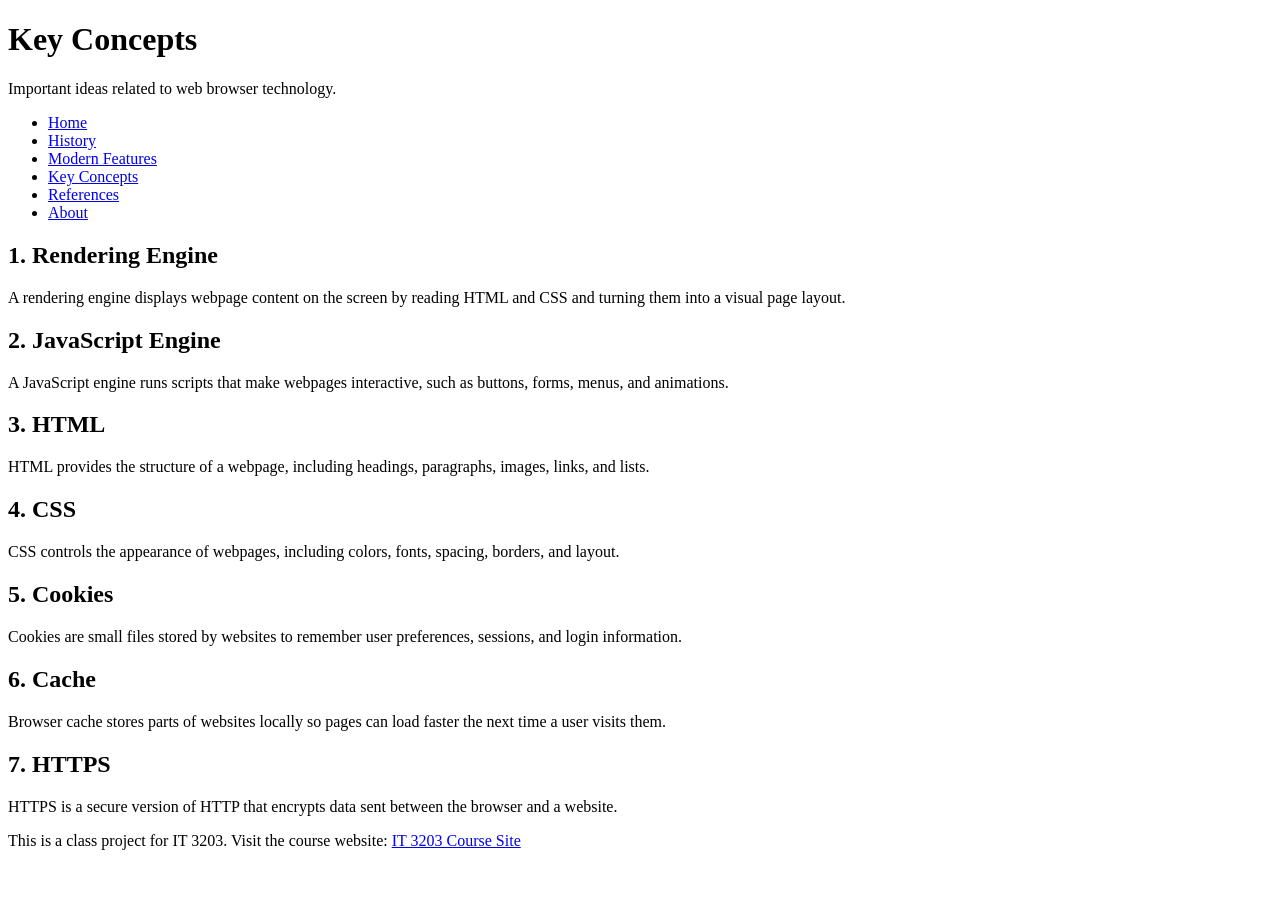
==== concepts.html @ d2a98160 "Add files via upload" ====
<!DOCTYPE html>
<html lang="en">
<head>
  <meta charset="UTF-8">
  <meta name="viewport" content="width=device-width, initial-scale=1.0">
  <title>Web Browser Technology - Key Concepts</title>
  <link rel="stylesheet" href="style.css">
</head>
<body>
  <header>
    <h1>Key Concepts</h1>
    <p class="tagline">Important ideas related to web browser technology.</p>

    <nav>
      <ul class="menu">
        <li><a href="index.html">Home</a></li>
        <li><a href="history.html">History</a></li>
        <li><a href="features.html">Modern Features</a></li>
        <li><a href="concepts.html">Key Concepts</a></li>
        <li><a href="references.html">References</a></li>
        <li><a href="about.html">About</a></li>
      </ul>
    </nav>
  </header>

  <main class="container">
    <section class="concept-grid">
      <article class="card">
        <h2>1. Rendering Engine</h2>
        <p>
          A rendering engine displays webpage content on the screen by reading HTML
          and CSS and turning them into a visual page layout.
        </p>
      </article>

      <article class="card">
        <h2>2. JavaScript Engine</h2>
        <p>
          A JavaScript engine runs scripts that make webpages interactive, such as
          buttons, forms, menus, and animations.
        </p>
      </article>

      <article class="card">
        <h2>3. HTML</h2>
        <p>
          HTML provides the structure of a webpage, including headings, paragraphs,
          images, links, and lists.
        </p>
      </article>

      <article class="card">
        <h2>4. CSS</h2>
        <p>
          CSS controls the appearance of webpages, including colors, fonts, spacing,
          borders, and layout.
        </p>
      </article>

      <article class="card">
        <h2>5. Cookies</h2>
        <p>
          Cookies are small files stored by websites to remember user preferences,
          sessions, and login information.
        </p>
      </article>

      <article class="card">
        <h2>6. Cache</h2>
        <p>
          Browser cache stores parts of websites locally so pages can load faster
          the next time a user visits them.
        </p>
      </article>

      <article class="card">
        <h2>7. HTTPS</h2>
        <p>
          HTTPS is a secure version of HTTP that encrypts data sent between the
          browser and a website.
        </p>
      </article>
    </section>
  </main>

  <footer>
    <p>This is a class project for IT 3203. Visit the course website:
      <a href="https://ksuweb.github.io/IT3203/" target="_blank">IT 3203 Course Site</a>
    </p>
  </footer>
</body>
</html>
---- style.css ----
<!DOCTYPE html>
<html lang="en">
<head>
  <meta charset="UTF-8">
  <meta name="viewport" content="width=device-width, initial-scale=1.0">
  <title>Web Browser Technology - Home</title>
  <link rel="stylesheet" href="style.css">
</head>
<body>
  <header>
    <h1>Web Browser Technology</h1>
    <p class="tagline">A class project website about the role, history, and future of web browsers.</p>

    <nav>
      <ul class="menu">
        <li><a href="index.html">Home</a></li>
        <li><a href="history.html">History</a></li>
        <li><a href="features.html">Modern Features</a></li>
        <li><a href="concepts.html">Key Concepts</a></li>
        <li><a href="references.html">References</a></li>
        <li><a href="about.html">About</a></li>
      </ul>
    </nav>
  </header>

  <main class="container">
    <section class="card">
      <h2>Introduction</h2>
      <p>
        Web browsers are one of the most important technologies on the internet.
        They allow users to access websites, interact with online services, and
        experience the World Wide Web.
      </p>
    </section>

    <section class="hero-grid">
      <div class="card">
        <h2>Key Terms</h2>
        <ul>
          <li>Browser engine</li>
          <li>Rendering</li>
          <li>JavaScript</li>
          <li>HTML5</li>
          <li>CSS</li>
        </ul>
      </div>

      <div class="card">
        <h2>Project Image</h2>
        <img src="images/browser.jpg" alt="Logos of popular web browsers">
      </div>
    </section>

    <section class="card">
      <h2>Table of Contents</h2>
      <ol>
        <li><a href="history.html">History of Web Browsers</a></li>
        <li><a href="features.html">Modern Browser Features</a></li>
        <li><a href="concepts.html">Key Concepts</a></li>
        <li><a href="references.html">References and Learning Resources</a></li>
        <li><a href="about.html">About Me and This Project</a></li>
      </ol>
    </section>
  </main>

  <footer>
    <p>This is a class project for IT 3203. Visit the course website:
      <a href="https://ksuweb.github.io/IT3203/" target="_blank">IT 3203 Course Site</a>
    </p>
  </footer>
</body>
</html>
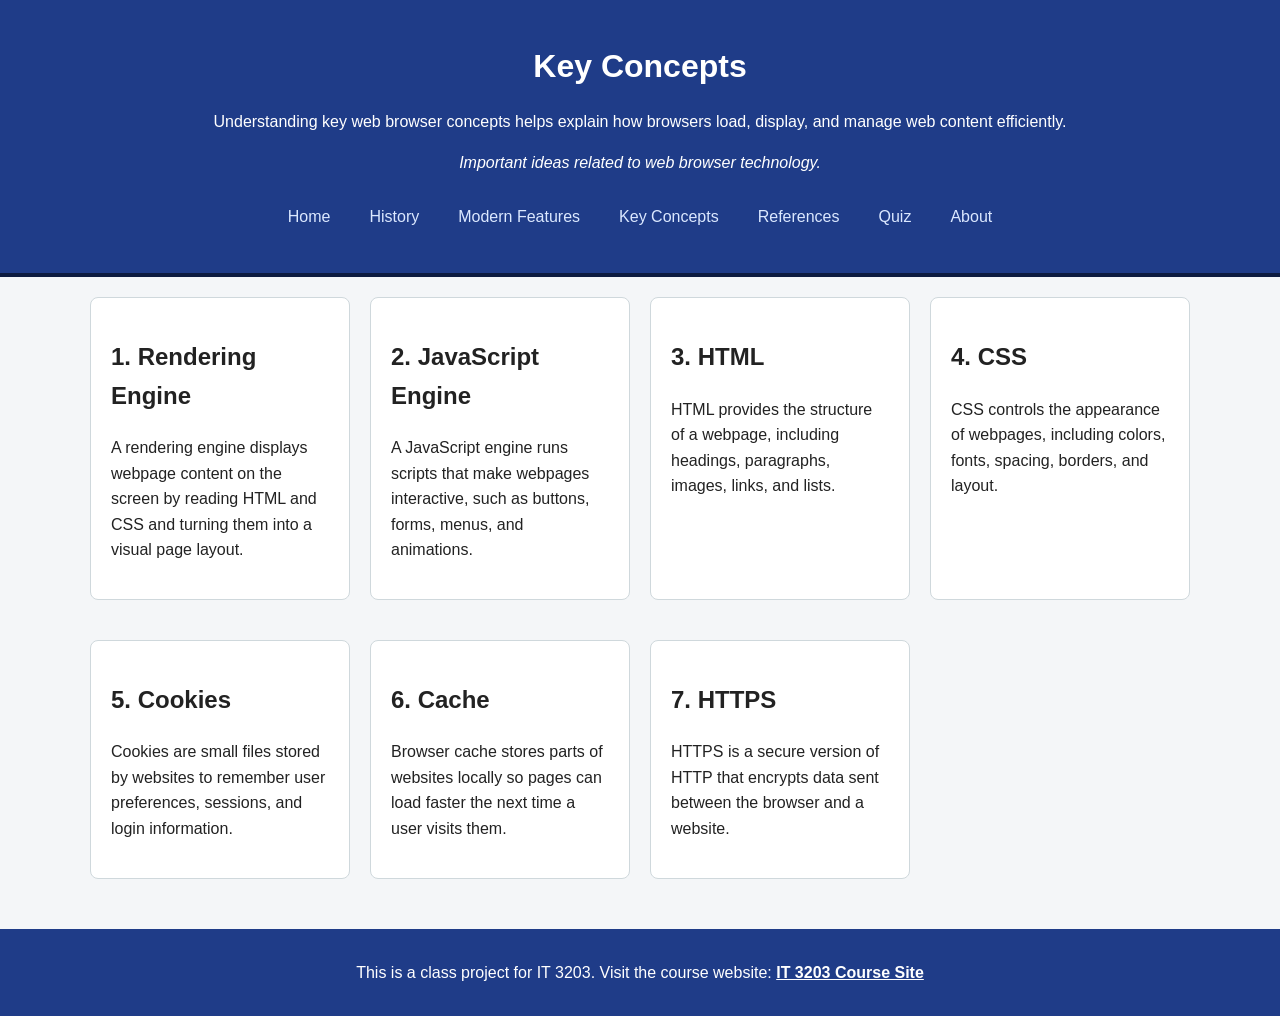
==== commit cd1b81ab: "Add files via upload" ====
--- a/concepts.html
+++ b/concepts.html
@@ -9,18 +9,24 @@
 <body>
   <header>
     <h1>Key Concepts</h1>
-    <p class="tagline">Important ideas related to web browser technology.</p>
+    
+<p>
+  Understanding key web browser concepts helps explain how browsers load, display, and manage web content efficiently.
+</p>
+
+<p class="tagline">Important ideas related to web browser technology.</p>
 
     <nav>
-      <ul class="menu">
-        <li><a href="index.html">Home</a></li>
-        <li><a href="history.html">History</a></li>
-        <li><a href="features.html">Modern Features</a></li>
-        <li><a href="concepts.html">Key Concepts</a></li>
-        <li><a href="references.html">References</a></li>
-        <li><a href="about.html">About</a></li>
-      </ul>
-    </nav>
+  <ul class="menu">
+    <li><a href="index.html">Home</a></li>
+    <li><a href="history.html">History</a></li>
+    <li><a href="features.html">Modern Features</a></li>
+    <li><a href="concepts.html">Key Concepts</a></li>
+    <li><a href="references.html">References</a></li>
+    <li><a href="quiz.html">Quiz</a></li>
+    <li><a href="about.html">About</a></li>
+  </ul>
+</nav>
   </header>
 
   <main class="container">
--- a/style.css
+++ b/style.css
@@ -1,72 +1,334 @@
-<!DOCTYPE html>
-<html lang="en">
-<head>
-  <meta charset="UTF-8">
-  <meta name="viewport" content="width=device-width, initial-scale=1.0">
-  <title>Web Browser Technology - Home</title>
-  <link rel="stylesheet" href="style.css">
-</head>
-<body>
-  <header>
-    <h1>Web Browser Technology</h1>
-    <p class="tagline">A class project website about the role, history, and future of web browsers.</p>
-
-    <nav>
-      <ul class="menu">
-        <li><a href="index.html">Home</a></li>
-        <li><a href="history.html">History</a></li>
-        <li><a href="features.html">Modern Features</a></li>
-        <li><a href="concepts.html">Key Concepts</a></li>
-        <li><a href="references.html">References</a></li>
-        <li><a href="about.html">About</a></li>
-      </ul>
-    </nav>
-  </header>
-
-  <main class="container">
-    <section class="card">
-      <h2>Introduction</h2>
-      <p>
-        Web browsers are one of the most important technologies on the internet.
-        They allow users to access websites, interact with online services, and
-        experience the World Wide Web.
-      </p>
-    </section>
-
-    <section class="hero-grid">
-      <div class="card">
-        <h2>Key Terms</h2>
-        <ul>
-          <li>Browser engine</li>
-          <li>Rendering</li>
-          <li>JavaScript</li>
-          <li>HTML5</li>
-          <li>CSS</li>
-        </ul>
-      </div>
-
-      <div class="card">
-        <h2>Project Image</h2>
-        <img src="images/browser.jpg" alt="Logos of popular web browsers">
-      </div>
-    </section>
-
-    <section class="card">
-      <h2>Table of Contents</h2>
-      <ol>
-        <li><a href="history.html">History of Web Browsers</a></li>
-        <li><a href="features.html">Modern Browser Features</a></li>
-        <li><a href="concepts.html">Key Concepts</a></li>
-        <li><a href="references.html">References and Learning Resources</a></li>
-        <li><a href="about.html">About Me and This Project</a></li>
-      </ol>
-    </section>
-  </main>
-
-  <footer>
-    <p>This is a class project for IT 3203. Visit the course website:
-      <a href="https://ksuweb.github.io/IT3203/" target="_blank">IT 3203 Course Site</a>
-    </p>
-  </footer>
-</body>
-</html>+/* General page styling */
+body {
+  margin: 0;
+  font-family: Arial, Helvetica, sans-serif;
+  background-color: #f4f6f8;
+  color: #222;
+  line-height: 1.6;
+}
+
+/* Header */
+header {
+  background-color: #1f3c88;
+  color: white;
+  padding: 20px;
+  text-align: center;
+  border-bottom: 4px solid #0d1b40;
+}
+
+header h1 {
+  margin-bottom: 5px;
+}
+
+.tagline {
+  font-style: italic;
+  margin-top: 5px;
+}
+
+/* Navigation menu */
+.menu {
+  list-style: none;
+  display: flex;
+  justify-content: center;
+  gap: 15px;
+  padding: 0;
+  margin-top: 20px;
+  flex-wrap: wrap;
+}
+
+.menu li {
+  display: inline;
+}
+
+/* Content links */
+main a,
+.container a,
+.card a,
+ol a,
+ul a {
+  color: #1f3c88 !important;
+  text-decoration: none;
+}
+
+main a:hover,
+.container a:hover,
+.card a:hover,
+ol a:hover,
+ul a:hover {
+  text-decoration: underline;
+}
+
+/* Header menu links */
+.menu a {
+  color: #dbe8ff !important;
+  padding: 8px 12px;
+  border-radius: 5px;
+  display: inline-block;
+}
+
+.menu a:hover {
+  background-color: #ffffff;
+  color: #1f3c88 !important;
+  text-decoration: none;
+}
+
+/* Main container */
+.container {
+  width: 90%;
+  max-width: 1100px;
+  margin: 20px auto;
+}
+
+/* Card layout */
+.card {
+  background-color: white;
+  margin-bottom: 20px;
+  padding: 20px;
+  border: 1px solid #cfd8dc;
+  border-radius: 8px;
+}
+
+/* Grid layout */
+.hero-grid {
+  display: grid;
+  grid-template-columns: 1fr 1fr;
+  gap: 20px;
+}
+
+/* Concepts grid */
+.concept-grid {
+  display: grid;
+  grid-template-columns: repeat(auto-fit, minmax(220px, 1fr));
+  gap: 20px;
+}
+
+/* Images */
+img {
+  max-width: 100%;
+  height: auto;
+  border: 2px solid #ccc;
+  border-radius: 8px;
+}
+
+/* Tables */
+table {
+  width: 100%;
+  border-collapse: collapse;
+  margin-top: 15px;
+}
+
+th,
+td {
+  border: 1px solid #999;
+  padding: 10px;
+  text-align: left;
+}
+
+th {
+  background-color: #dbe8ff;
+}
+
+/* Quiz styling */
+.quiz-question {
+  margin-bottom: 25px;
+  padding: 15px;
+  border: 1px solid #cfd8dc;
+  border-radius: 8px;
+  background-color: #fafafa;
+}
+
+.quiz-question h3 {
+  margin-top: 0;
+}
+
+.text-input {
+  width: 250px;
+  max-width: 100%;
+  padding: 10px;
+  margin-top: 10px;
+  border: 1px solid #999;
+  border-radius: 5px;
+  font-size: 16px;
+}
+
+.quiz-buttons {
+  margin-top: 20px;
+}
+
+.quiz-buttons button {
+  background-color: #1f3c88;
+  color: white;
+  border: none;
+  padding: 10px 16px;
+  margin-right: 10px;
+  margin-bottom: 10px;
+  border-radius: 5px;
+  cursor: pointer;
+  font-size: 15px;
+}
+
+.quiz-buttons button:hover {
+  background-color: #0d1b40;
+}
+
+.correct {
+  color: green;
+  font-weight: bold;
+}
+
+.incorrect {
+  color: red;
+  font-weight: bold;
+}
+
+/* Footer */
+footer {
+  text-align: center;
+  padding: 15px;
+  background-color: #1f3c88;
+  color: white;
+  margin-top: 30px;
+}
+
+footer a {
+  color: #ffffff !important;
+  font-weight: bold;
+}
+
+/* Fix Table of Contents links */
+.card ol li a {
+  color: #1f3c88 !important;
+  font-weight: 500;
+}
+
+/* ============================
+   Responsive design: tablet
+   Applies to screens 768px and smaller
+   ============================ */
+@media (max-width: 768px) {
+  header {
+    padding: 15px;
+  }
+
+  header h1 {
+    font-size: 1.8rem;
+  }
+
+  .tagline {
+    font-size: 0.95rem;
+  }
+
+  .menu {
+    flex-direction: column;
+    align-items: center;
+    gap: 8px;
+  }
+
+  .menu a {
+    width: 180px;
+    text-align: center;
+    padding: 10px;
+  }
+
+  .container {
+    width: 95%;
+    margin: 15px auto;
+  }
+
+  .hero-grid {
+    grid-template-columns: 1fr;
+  }
+
+  .concept-grid {
+    grid-template-columns: 1fr;
+  }
+
+  .card {
+    padding: 16px;
+  }
+
+  table {
+    font-size: 0.9rem;
+  }
+
+  th,
+  td {
+    padding: 8px;
+  }
+
+  .quiz-buttons button {
+    width: 100%;
+    margin-right: 0;
+  }
+}
+
+/* ============================
+   Responsive design: phone
+   Applies to screens 480px and smaller
+   ============================ */
+@media (max-width: 480px) {
+  body {
+    font-size: 15px;
+  }
+
+  header h1 {
+    font-size: 1.5rem;
+  }
+
+  .tagline {
+    font-size: 0.9rem;
+  }
+
+  .menu a {
+    width: 100%;
+    max-width: 260px;
+    font-size: 0.95rem;
+  }
+
+  .container {
+    width: 96%;
+  }
+
+  .card {
+    padding: 14px;
+    margin-bottom: 15px;
+  }
+
+  h2 {
+    font-size: 1.25rem;
+  }
+
+  h3 {
+    font-size: 1.1rem;
+  }
+
+  img {
+    width: 100%;
+  }
+
+  table {
+    display: block;
+    overflow-x: auto;
+    white-space: nowrap;
+  }
+
+  .text-input {
+    width: 100%;
+    box-sizing: border-box;
+  }
+
+  .quiz-question {
+    padding: 12px;
+  }
+
+  .quiz-buttons button {
+    width: 100%;
+    padding: 12px;
+    font-size: 1rem;
+  }
+
+  footer {
+    font-size: 0.9rem;
+    padding: 12px;
+  }
+}
